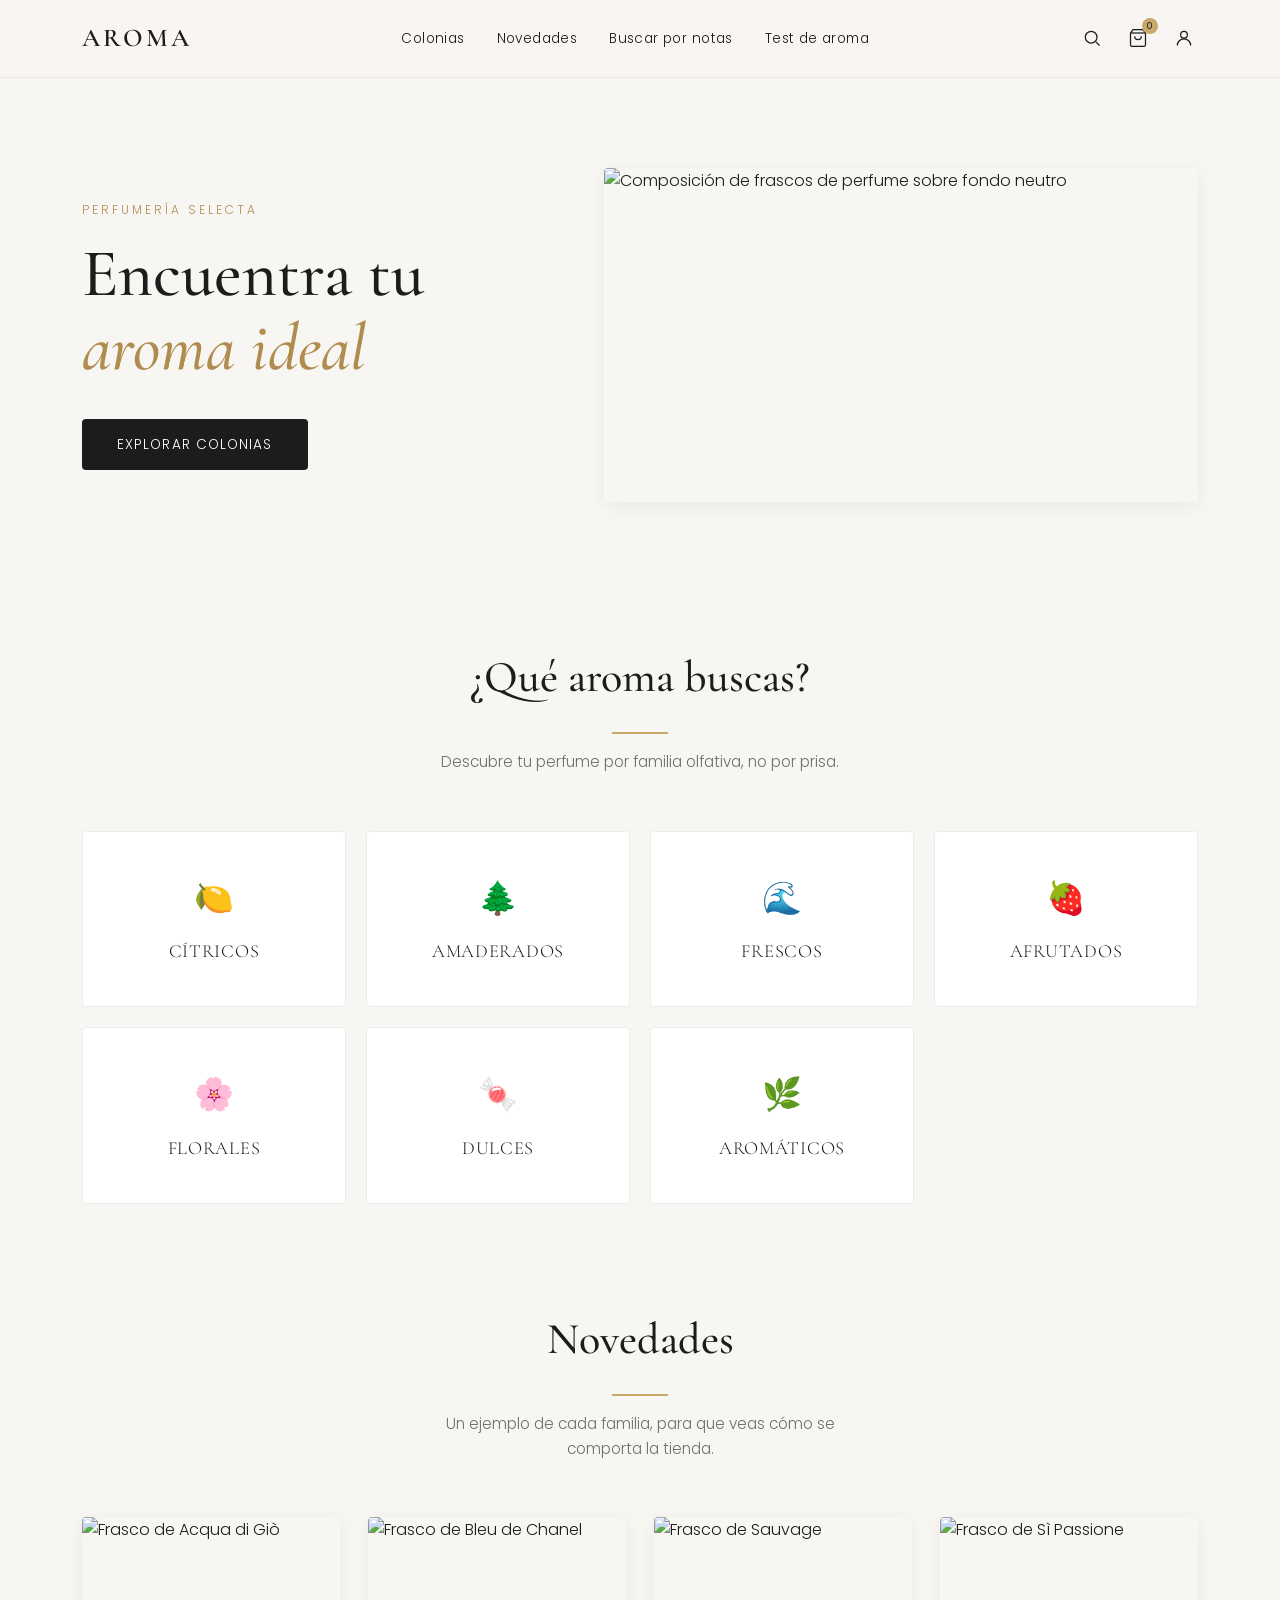
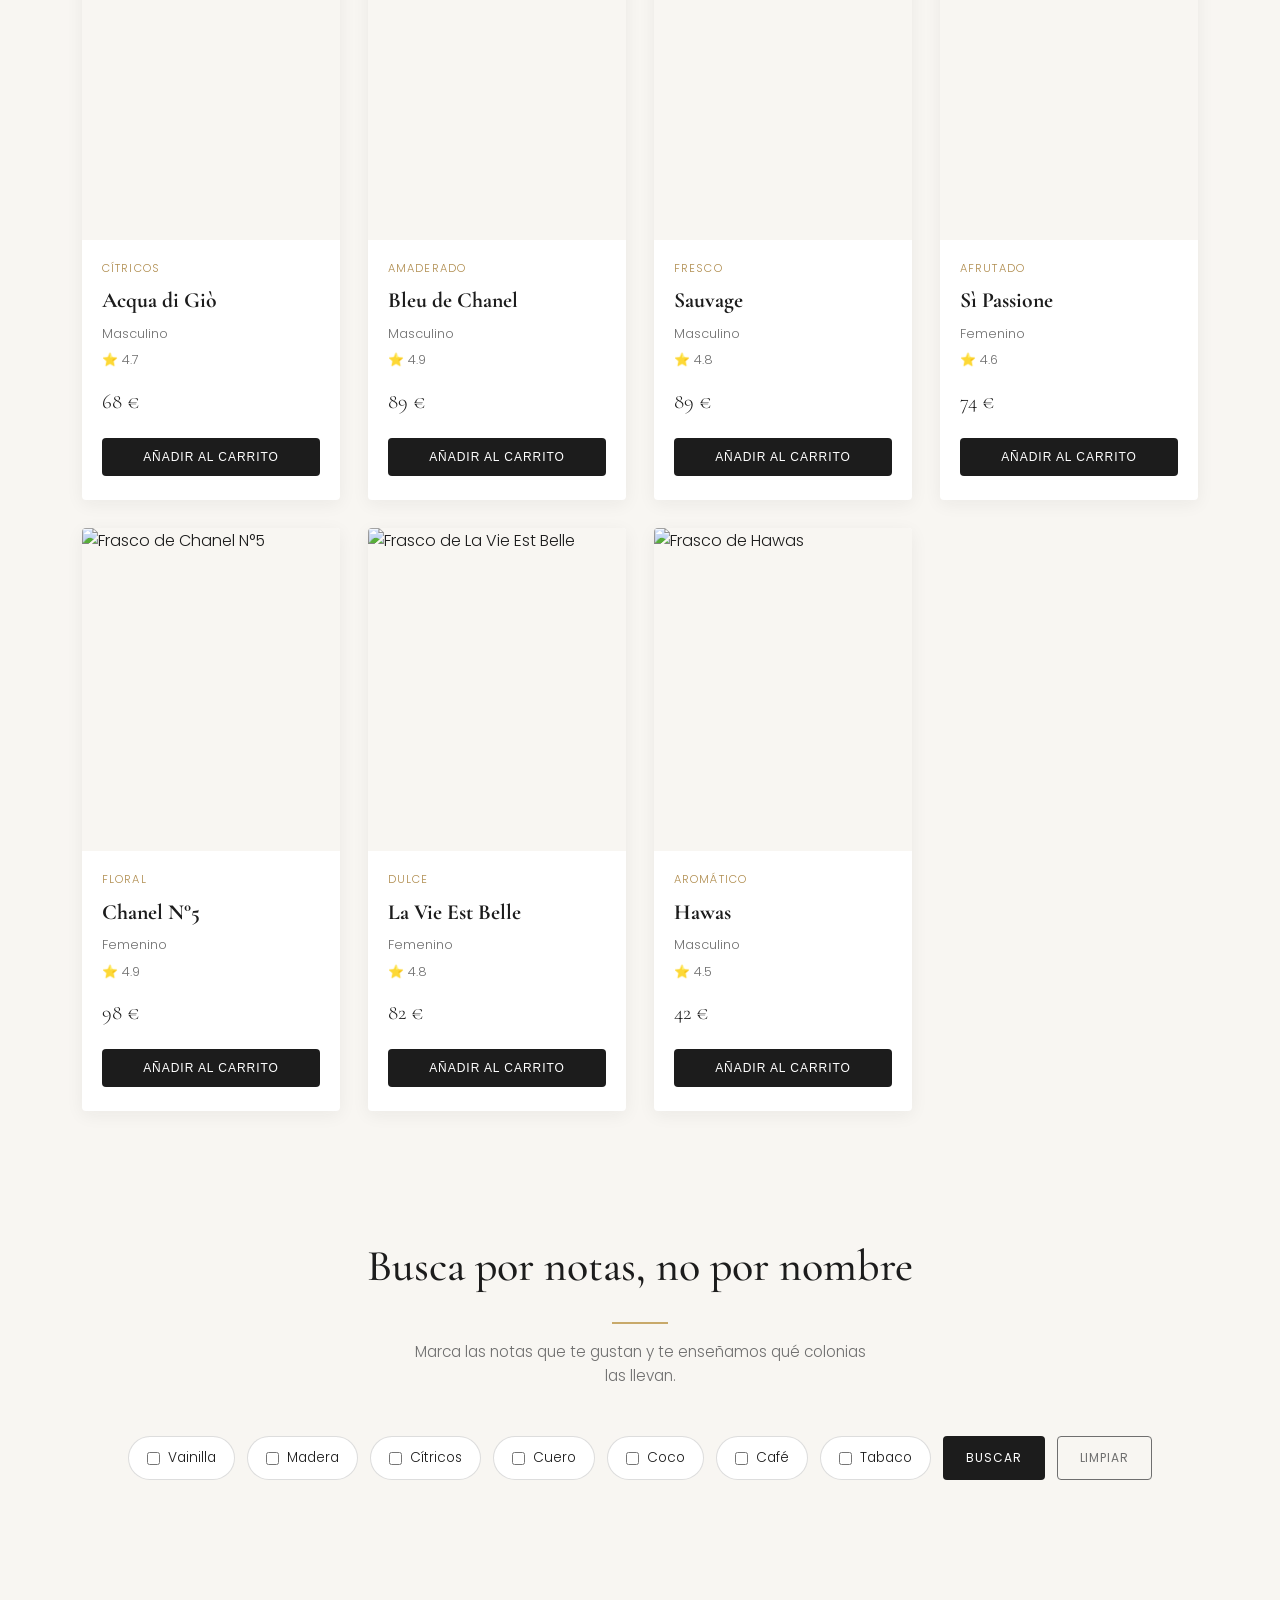
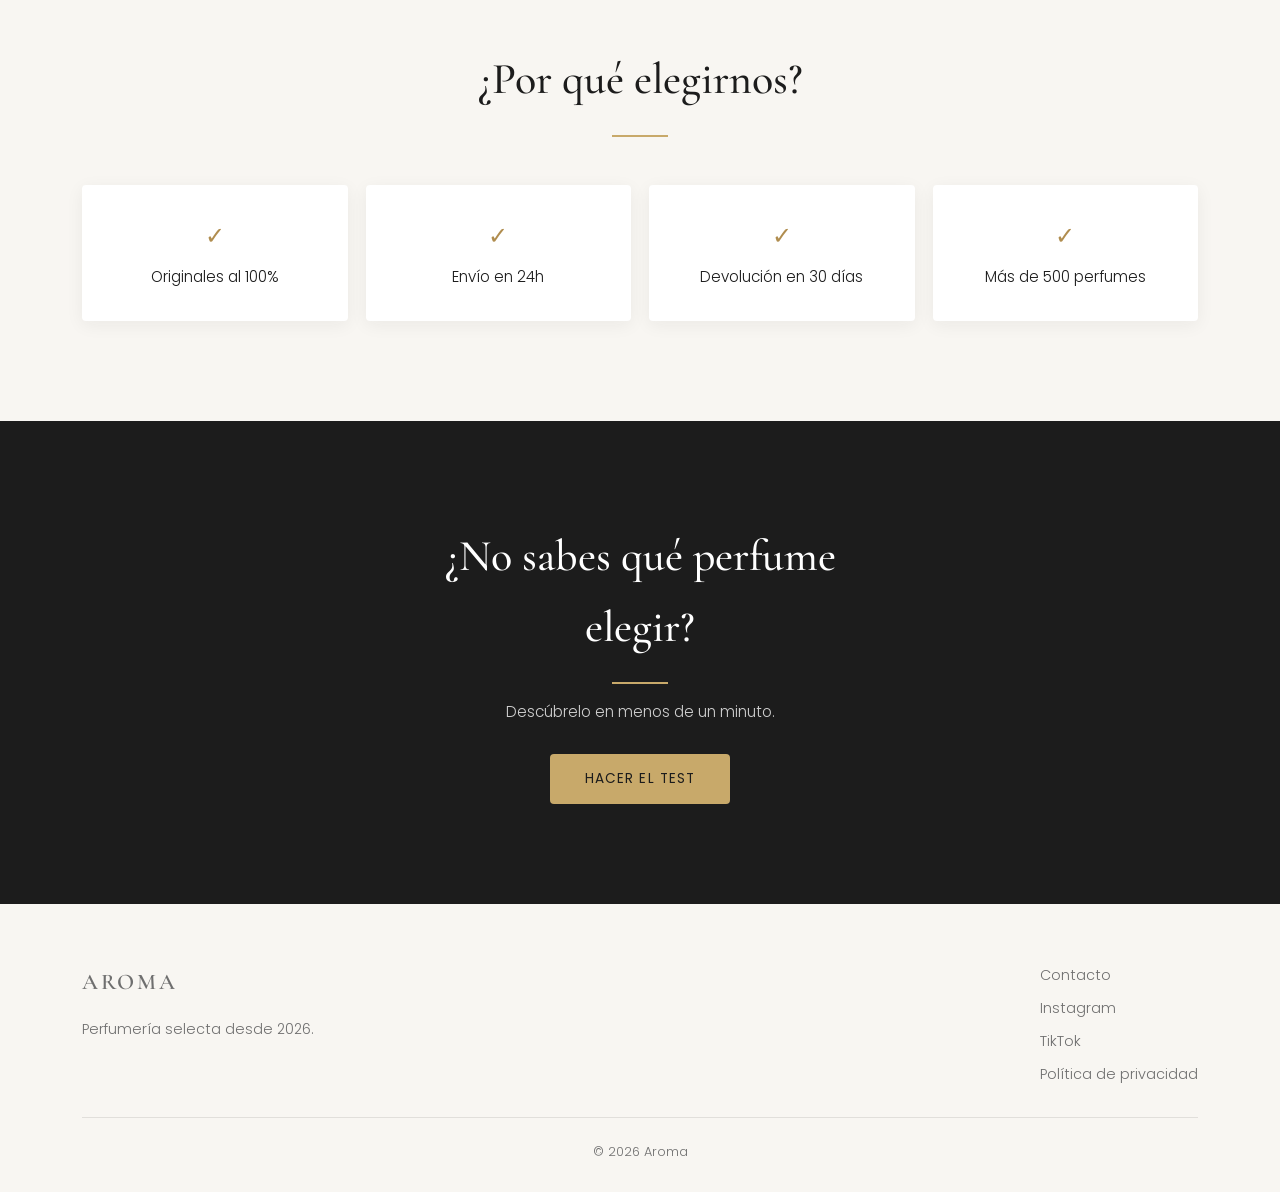
==== index.html @ 4e1e6629 "Add files via upload" ====
<!DOCTYPE html>
<html lang="es">
<head>
<meta charset="UTF-8">
<meta name="viewport" content="width=device-width, initial-scale=1.0">
<title>Aroma — Encuentra tu aroma ideal</title>
<link rel="preconnect" href="https://fonts.googleapis.com">
<link href="https://fonts.googleapis.com/css2?family=Cormorant+Garamond:ital,wght@0,400;0,500;0,600;1,400&family=Poppins:wght@300;400;500;600&display=swap" rel="stylesheet">
<link rel="stylesheet" href="style.css">
</head>
<body>

<!-- ======================= HEADER ======================= -->
<header class="header">
  <div class="header__inner">
    <a href="#" class="logo">AROMA</a>

    <nav class="nav">
      <a href="#familias">Colonias</a>
      <a href="#novedades">Novedades</a>
      <a href="#notas">Buscar por notas</a>
      <a href="#quiz">Test de aroma</a>
    </nav>

    <div class="header__icons">
      <button class="icon-btn" aria-label="Buscar">
        <svg width="20" height="20" viewBox="0 0 24 24" fill="none" stroke="currentColor" stroke-width="1.5"><circle cx="11" cy="11" r="7"/><line x1="21" y1="21" x2="16.65" y2="16.65"/></svg>
      </button>
      <button class="icon-btn" aria-label="Carrito">
        <svg width="20" height="20" viewBox="0 0 24 24" fill="none" stroke="currentColor" stroke-width="1.5"><path d="M6 2 3 6v14a2 2 0 0 0 2 2h14a2 2 0 0 0 2-2V6l-3-4Z"/><path d="M3 6h18"/><path d="M16 10a4 4 0 0 1-8 0"/></svg>
        <span class="cart-count">0</span>
      </button>
      <button class="icon-btn" aria-label="Mi cuenta">
        <svg width="20" height="20" viewBox="0 0 24 24" fill="none" stroke="currentColor" stroke-width="1.5"><circle cx="12" cy="8" r="4"/><path d="M4 21c0-4.4 3.6-8 8-8s8 3.6 8 8"/></svg>
      </button>
    </div>
  </div>
</header>

<!-- ======================= HERO ======================= -->
<section class="hero">
  <div class="hero__text">
    <p class="eyebrow">Perfumería selecta</p>
    <h1>Encuentra tu<br><em>aroma ideal</em></h1>
    <a href="#familias" class="btn btn--primary">Explorar colonias</a>
  </div>
  <div class="hero__image">
    <img src="img/hero/hero-perfumes.jpg" alt="Composición de frascos de perfume sobre fondo neutro">
  </div>
</section>

<!-- ======================= FAMILIAS OLFATIVAS ======================= -->
<section class="familias" id="familias">
  <h2 class="section-title">¿Qué aroma buscas?</h2>
  <p class="section-sub">Descubre tu perfume por familia olfativa, no por prisa.</p>

  <div class="familias__grid">
    <a href="#novedades" class="familia-card" data-familia="citricos">
      <span class="familia-card__icon">🍋</span>
      <span class="familia-card__nombre">Cítricos</span>
    </a>
    <a href="#novedades" class="familia-card" data-familia="amaderados">
      <span class="familia-card__icon">🌲</span>
      <span class="familia-card__nombre">Amaderados</span>
    </a>
    <a href="#novedades" class="familia-card" data-familia="frescos">
      <span class="familia-card__icon">🌊</span>
      <span class="familia-card__nombre">Frescos</span>
    </a>
    <a href="#novedades" class="familia-card" data-familia="afrutados">
      <span class="familia-card__icon">🍓</span>
      <span class="familia-card__nombre">Afrutados</span>
    </a>
    <a href="#novedades" class="familia-card" data-familia="florales">
      <span class="familia-card__icon">🌸</span>
      <span class="familia-card__nombre">Florales</span>
    </a>
    <a href="#novedades" class="familia-card" data-familia="dulces">
      <span class="familia-card__icon">🍬</span>
      <span class="familia-card__nombre">Dulces</span>
    </a>
    <a href="#novedades" class="familia-card" data-familia="aromaticos">
      <span class="familia-card__icon">🌿</span>
      <span class="familia-card__nombre">Aromáticos</span>
    </a>
  </div>
</section>

<!-- ======================= NOVEDADES / PRODUCTOS ======================= -->
<section class="novedades" id="novedades">
  <h2 class="section-title">Novedades</h2>
  <p class="section-sub">Un ejemplo de cada familia, para que veas cómo se comporta la tienda.</p>

  <div class="productos__grid" id="productos-grid">
    <!-- Las tarjetas de producto se generan en funcion.js a partir del array PRODUCTOS -->
  </div>
</section>

<!-- ======================= BUSCADOR POR NOTAS ======================= -->
<section class="notas" id="notas">
  <h2 class="section-title">Busca por notas, no por nombre</h2>
  <p class="section-sub">Marca las notas que te gustan y te enseñamos qué colonias las llevan.</p>

  <form class="notas__form" id="notas-form">
    <label class="nota-chip"><input type="checkbox" name="nota" value="vainilla"> Vainilla</label>
    <label class="nota-chip"><input type="checkbox" name="nota" value="madera"> Madera</label>
    <label class="nota-chip"><input type="checkbox" name="nota" value="citricos"> Cítricos</label>
    <label class="nota-chip"><input type="checkbox" name="nota" value="cuero"> Cuero</label>
    <label class="nota-chip"><input type="checkbox" name="nota" value="coco"> Coco</label>
    <label class="nota-chip"><input type="checkbox" name="nota" value="cafe"> Café</label>
    <label class="nota-chip"><input type="checkbox" name="nota" value="tabaco"> Tabaco</label>

    <button type="submit" class="btn btn--primary btn--small">Buscar</button>
    <button type="button" class="btn btn--ghost btn--small" id="notas-reset">Limpiar</button>
  </form>

  <div class="notas__resultado" id="notas-resultado" aria-live="polite"></div>
</section>

<!-- ======================= POR QUÉ ELEGIRNOS ======================= -->
<section class="ventajas">
  <h2 class="section-title">¿Por qué elegirnos?</h2>
  <div class="ventajas__grid">
    <div class="ventaja"><span>✓</span> Originales al 100%</div>
    <div class="ventaja"><span>✓</span> Envío en 24h</div>
    <div class="ventaja"><span>✓</span> Devolución en 30 días</div>
    <div class="ventaja"><span>✓</span> Más de 500 perfumes</div>
  </div>
</section>

<!-- ======================= QUIZ ======================= -->
<section class="quiz" id="quiz">
  <div class="quiz__intro" id="quiz-intro">
    <h2 class="section-title section-title--light">¿No sabes qué perfume elegir?</h2>
    <p class="section-sub section-sub--light">Descúbrelo en menos de un minuto.</p>
    <button class="btn btn--dorado" id="quiz-start">Hacer el test</button>
  </div>

  <div class="quiz__box" id="quiz-box" hidden>
    <div class="quiz__progress"><div class="quiz__progress-bar" id="quiz-progress-bar"></div></div>
    <div id="quiz-pregunta"></div>
  </div>

  <div class="quiz__resultado" id="quiz-resultado" hidden></div>
</section>

<!-- ======================= FOOTER ======================= -->
<footer class="footer">
  <div class="footer__inner">
    <div class="footer__col">
      <p class="logo logo--footer">AROMA</p>
      <p>Perfumería selecta desde 2026.</p>
    </div>
    <div class="footer__col">
      <a href="#">Contacto</a>
      <a href="#">Instagram</a>
      <a href="#">TikTok</a>
      <a href="#">Política de privacidad</a>
    </div>
  </div>
  <p class="footer__copy">© 2026 Aroma</p>
</footer>

<script src="funcion.js"></script>
</body>
</html>
---- style.css ----
/* =====================================================
   TOKENS — Paleta "Opción 1" del brief (cálida / elegante)
   ===================================================== */
:root {
  --color-fondo: #F8F6F2;
  --color-texto: #1C1C1C;
  --color-dorado: #C8A96A;
  --color-dorado-oscuro: #B08D4F;
  --color-gris: #6F6F6F;
  --color-blanco: #FFFFFF;

  --sombra-suave: 0 4px 18px rgba(28, 28, 28, 0.06);
  --sombra-fuerte: 0 18px 40px rgba(28, 28, 28, 0.16);

  --fuente-display: "Cormorant Garamond", serif;
  --fuente-texto: "Poppins", sans-serif;

  --radio: 4px;
  --contenedor: 1180px;
}

* { box-sizing: border-box; margin: 0; padding: 0; }

html { scroll-behavior: smooth; }

body {
  background: var(--color-fondo);
  color: var(--color-texto);
  font-family: var(--fuente-texto);
  font-weight: 300;
  line-height: 1.6;
}

img { display: block; max-width: 100%; }

a { color: inherit; text-decoration: none; }

/* Título de sección: firma visual de la marca -> una fina línea dorada
   centrada bajo cada título, en vez de iconos o numeración */
.section-title {
  font-family: var(--fuente-display);
  font-weight: 500;
  font-size: clamp(2rem, 4vw, 2.75rem);
  text-align: center;
  position: relative;
  padding-bottom: 22px;
}
.section-title::after {
  content: "";
  position: absolute;
  bottom: 0;
  left: 50%;
  transform: translateX(-50%);
  width: 56px;
  height: 2px;
  background: var(--color-dorado);
}
.section-title--light { color: var(--color-blanco); }
.section-title--light::after { background: var(--color-dorado); }

.section-sub {
  text-align: center;
  color: var(--color-gris);
  max-width: 460px;
  margin: 16px auto 0;
  font-size: 0.95rem;
}
.section-sub--light { color: #cfcfcf; }

/* Botones */
.btn {
  display: inline-block;
  padding: 14px 34px;
  font-family: var(--fuente-texto);
  font-size: 0.85rem;
  letter-spacing: 0.08em;
  text-transform: uppercase;
  border-radius: var(--radio);
  border: 1px solid transparent;
  cursor: pointer;
  transition: transform 0.25s ease, box-shadow 0.25s ease, background 0.25s ease, color 0.25s ease;
}
.btn--primary {
  background: var(--color-texto);
  color: var(--color-blanco);
}
.btn--primary:hover {
  background: var(--color-dorado-oscuro);
  transform: translateY(-2px);
  box-shadow: var(--sombra-suave);
}
.btn--dorado {
  background: var(--color-dorado);
  color: var(--color-texto);
}
.btn--dorado:hover {
  background: var(--color-dorado-oscuro);
  color: var(--color-blanco);
  transform: translateY(-2px);
}
.btn--ghost {
  background: transparent;
  border-color: var(--color-gris);
  color: var(--color-gris);
}
.btn--ghost:hover { border-color: var(--color-texto); color: var(--color-texto); }
.btn--small { padding: 10px 22px; font-size: 0.75rem; }

/* =====================================================
   HEADER
   ===================================================== */
.header {
  position: sticky;
  top: 0;
  z-index: 50;
  background: rgba(248, 246, 242, 0.9);
  backdrop-filter: blur(8px);
  border-bottom: 1px solid rgba(28,28,28,0.06);
}
.header__inner {
  max-width: var(--contenedor);
  margin: 0 auto;
  padding: 18px 32px;
  display: flex;
  align-items: center;
  justify-content: space-between;
  gap: 24px;
}
.logo {
  font-family: var(--fuente-display);
  font-size: 1.6rem;
  font-weight: 600;
  letter-spacing: 0.12em;
}
.nav {
  display: flex;
  gap: 32px;
  font-size: 0.85rem;
  letter-spacing: 0.03em;
}
.nav a { position: relative; }
.nav a::after {
  content: "";
  position: absolute;
  left: 0; bottom: -6px;
  width: 0; height: 1px;
  background: var(--color-dorado);
  transition: width 0.25s ease;
}
.nav a:hover::after { width: 100%; }

.header__icons { display: flex; gap: 18px; align-items: center; }
.icon-btn {
  background: none;
  border: none;
  cursor: pointer;
  color: var(--color-texto);
  position: relative;
  display: flex;
  padding: 4px;
}
.icon-btn:hover { color: var(--color-dorado-oscuro); }
.cart-count {
  position: absolute;
  top: -6px; right: -6px;
  background: var(--color-dorado);
  color: var(--color-texto);
  font-size: 0.6rem;
  font-family: var(--fuente-texto);
  width: 16px; height: 16px;
  border-radius: 50%;
  display: flex; align-items: center; justify-content: center;
}

/* =====================================================
   HERO
   ===================================================== */
.hero {
  max-width: var(--contenedor);
  margin: 0 auto;
  padding: 64px 32px 40px;
  display: grid;
  grid-template-columns: 1fr;
  gap: 36px;
  text-align: center;
}
.hero__text .eyebrow {
  text-transform: uppercase;
  letter-spacing: 0.25em;
  font-size: 0.75rem;
  color: var(--color-dorado-oscuro);
  margin-bottom: 18px;
}
.hero__text h1 {
  font-family: var(--fuente-display);
  font-weight: 500;
  font-size: clamp(2.6rem, 6vw, 4.2rem);
  line-height: 1.1;
  margin-bottom: 34px;
}
.hero__text h1 em { font-style: italic; color: var(--color-dorado-oscuro); }

.hero__image {
  border-radius: var(--radio);
  overflow: hidden;
  aspect-ratio: 16 / 9;
  box-shadow: var(--sombra-suave);
}
.hero__image img { width: 100%; height: 100%; object-fit: cover; }

@media (min-width: 900px) {
  .hero { text-align: left; grid-template-columns: 0.9fr 1.1fr; align-items: center; padding-top: 90px; }
  .hero__text .eyebrow, .hero__text h1 { text-align: left; }
}

/* =====================================================
   FAMILIAS OLFATIVAS
   ===================================================== */
.familias { max-width: var(--contenedor); margin: 0 auto; padding: 100px 32px 80px; }

.familias__grid {
  margin-top: 56px;
  display: grid;
  grid-template-columns: repeat(2, 1fr);
  gap: 20px;
}
@media (min-width: 640px) { .familias__grid { grid-template-columns: repeat(3, 1fr); } }
@media (min-width: 980px) { .familias__grid { grid-template-columns: repeat(4, 1fr); } }

.familia-card {
  background: var(--color-blanco);
  border: 1px solid rgba(28,28,28,0.08);
  border-radius: var(--radio);
  padding: 40px 16px;
  display: flex;
  flex-direction: column;
  align-items: center;
  gap: 14px;
  transition: transform 0.28s ease, box-shadow 0.28s ease, border-color 0.28s ease;
}
.familia-card__icon { font-size: 2rem; }
.familia-card__nombre {
  font-family: var(--fuente-display);
  font-size: 1.15rem;
  letter-spacing: 0.04em;
  text-transform: uppercase;
}
.familia-card:hover {
  transform: translateY(-6px) scale(1.03);
  box-shadow: var(--sombra-fuerte);
  border-color: var(--color-dorado);
}

/* =====================================================
   PRODUCTOS (novedades)
   ===================================================== */
.novedades { max-width: var(--contenedor); margin: 0 auto; padding: 20px 32px 100px; }

.productos__grid {
  margin-top: 56px;
  display: grid;
  grid-template-columns: 1fr;
  gap: 28px;
}
@media (min-width: 640px) { .productos__grid { grid-template-columns: repeat(2, 1fr); } }
@media (min-width: 980px) { .productos__grid { grid-template-columns: repeat(4, 1fr); } }

.producto-card {
  background: var(--color-blanco);
  border-radius: var(--radio);
  overflow: hidden;
  box-shadow: var(--sombra-suave);
  transition: transform 0.3s ease, box-shadow 0.3s ease;
  display: flex;
  flex-direction: column;
}
.producto-card:hover {
  transform: translateY(-8px);
  box-shadow: var(--sombra-fuerte);
}
.producto-card__img {
  aspect-ratio: 4 / 5;
  overflow: hidden;
  background: var(--color-fondo);
}
.producto-card__img img {
  width: 100%; height: 100%; object-fit: cover;
  transition: transform 0.5s ease;
}
.producto-card:hover .producto-card__img img { transform: scale(1.08); }

.producto-card__body { padding: 20px 20px 24px; display: flex; flex-direction: column; gap: 6px; flex: 1; }
.producto-card__familia { font-size: 0.7rem; text-transform: uppercase; letter-spacing: 0.1em; color: var(--color-dorado-oscuro); }
.producto-card__nombre { font-family: var(--fuente-display); font-size: 1.35rem; }
.producto-card__genero, .producto-card__rating { font-size: 0.8rem; color: var(--color-gris); }
.producto-card__precio { font-family: var(--fuente-display); font-size: 1.3rem; margin-top: 8px; }

.producto-card__cta {
  margin-top: 14px;
  width: 100%;
  padding: 12px;
  background: var(--color-texto);
  color: var(--color-blanco);
  border: none;
  border-radius: var(--radio);
  text-transform: uppercase;
  font-size: 0.75rem;
  letter-spacing: 0.08em;
  cursor: pointer;
  transition: background 0.25s ease;
}
.producto-card__cta:hover { background: var(--color-dorado-oscuro); }

/* =====================================================
   BUSCADOR POR NOTAS
   ===================================================== */
.notas { max-width: var(--contenedor); margin: 0 auto; padding: 20px 32px 100px; }

.notas__form {
  margin-top: 48px;
  display: flex;
  flex-wrap: wrap;
  justify-content: center;
  gap: 12px;
}
.nota-chip {
  display: flex;
  align-items: center;
  gap: 8px;
  padding: 10px 18px;
  border: 1px solid rgba(28,28,28,0.15);
  border-radius: 999px;
  background: var(--color-blanco);
  font-size: 0.85rem;
  cursor: pointer;
  transition: border-color 0.2s ease, background 0.2s ease;
}
.nota-chip:has(input:checked) {
  border-color: var(--color-dorado);
  background: #FBF3E3;
}
.nota-chip input { accent-color: var(--color-dorado-oscuro); }

.notas__resultado {
  margin-top: 44px;
  display: grid;
  grid-template-columns: 1fr;
  gap: 20px;
}
.notas__resultado:not(:empty) { }
@media (min-width: 640px) { .notas__resultado { grid-template-columns: repeat(2, 1fr); } }
@media (min-width: 980px) { .notas__resultado { grid-template-columns: repeat(4, 1fr); } }

.notas__vacio {
  grid-column: 1 / -1;
  text-align: center;
  color: var(--color-gris);
  font-size: 0.9rem;
  padding: 20px;
}

/* =====================================================
   VENTAJAS
   ===================================================== */
.ventajas { max-width: var(--contenedor); margin: 0 auto; padding: 20px 32px 100px; }
.ventajas__grid {
  margin-top: 48px;
  display: grid;
  grid-template-columns: 1fr;
  gap: 18px;
  text-align: center;
}
@media (min-width: 640px) { .ventajas__grid { grid-template-columns: repeat(2, 1fr); } }
@media (min-width: 980px) { .ventajas__grid { grid-template-columns: repeat(4, 1fr); } }

.ventaja {
  background: var(--color-blanco);
  border-radius: var(--radio);
  padding: 32px 18px;
  font-size: 0.95rem;
  box-shadow: var(--sombra-suave);
}
.ventaja span { display: block; color: var(--color-dorado-oscuro); font-size: 1.5rem; margin-bottom: 10px; }

/* =====================================================
   QUIZ
   ===================================================== */
.quiz {
  background: var(--color-texto);
  color: var(--color-blanco);
  padding: 100px 32px;
  text-align: center;
}
.quiz__intro { max-width: 480px; margin: 0 auto; }
.quiz__intro .btn { margin-top: 30px; }

.quiz__box {
  max-width: 560px;
  margin: 0 auto;
  background: #262626;
  border-radius: var(--radio);
  padding: 40px 32px;
  text-align: left;
}
.quiz__progress { height: 3px; background: #3a3a3a; border-radius: 999px; margin-bottom: 32px; overflow: hidden; }
.quiz__progress-bar { height: 100%; width: 0%; background: var(--color-dorado); transition: width 0.3s ease; }

.quiz__pregunta-titulo { font-family: var(--fuente-display); font-size: 1.6rem; margin-bottom: 24px; }
.quiz__opciones { display: flex; flex-direction: column; gap: 12px; }
.quiz__opcion {
  padding: 14px 18px;
  border: 1px solid #3a3a3a;
  border-radius: var(--radio);
  cursor: pointer;
  transition: border-color 0.2s ease, background 0.2s ease;
  font-size: 0.95rem;
}
.quiz__opcion:hover { border-color: var(--color-dorado); background: #2f2f2f; }

.quiz__resultado {
  max-width: 900px;
  margin: 48px auto 0;
}
.quiz__resultado h3 {
  font-family: var(--fuente-display);
  font-size: 1.8rem;
  margin-bottom: 30px;
}
.quiz__resultado-grid {
  display: grid;
  grid-template-columns: 1fr;
  gap: 20px;
}
@media (min-width: 640px) { .quiz__resultado-grid { grid-template-columns: repeat(3, 1fr); } }

.quiz__resultado .producto-card { color: var(--color-texto); }
.quiz__reiniciar { margin-top: 32px; }

/* =====================================================
   FOOTER
   ===================================================== */
.footer { max-width: var(--contenedor); margin: 0 auto; padding: 60px 32px 30px; }
.footer__inner {
  display: flex;
  flex-direction: column;
  gap: 30px;
  padding-bottom: 30px;
  border-bottom: 1px solid rgba(28,28,28,0.1);
}
@media (min-width: 640px) { .footer__inner { flex-direction: row; justify-content: space-between; } }
.logo--footer { font-size: 1.4rem; margin-bottom: 8px; }
.footer__col { display: flex; flex-direction: column; gap: 10px; font-size: 0.9rem; color: var(--color-gris); }
.footer__col a:hover { color: var(--color-dorado-oscuro); }
.footer__copy { text-align: center; color: var(--color-gris); font-size: 0.8rem; margin-top: 24px; }

/* Accesibilidad: foco visible */
a:focus-visible, button:focus-visible, input:focus-visible {
  outline: 2px solid var(--color-dorado-oscuro);
  outline-offset: 3px;
}

/* Respeta preferencia de movimiento reducido */
@media (prefers-reduced-motion: reduce) {
  * { transition: none !important; scroll-behavior: auto !important; }
}
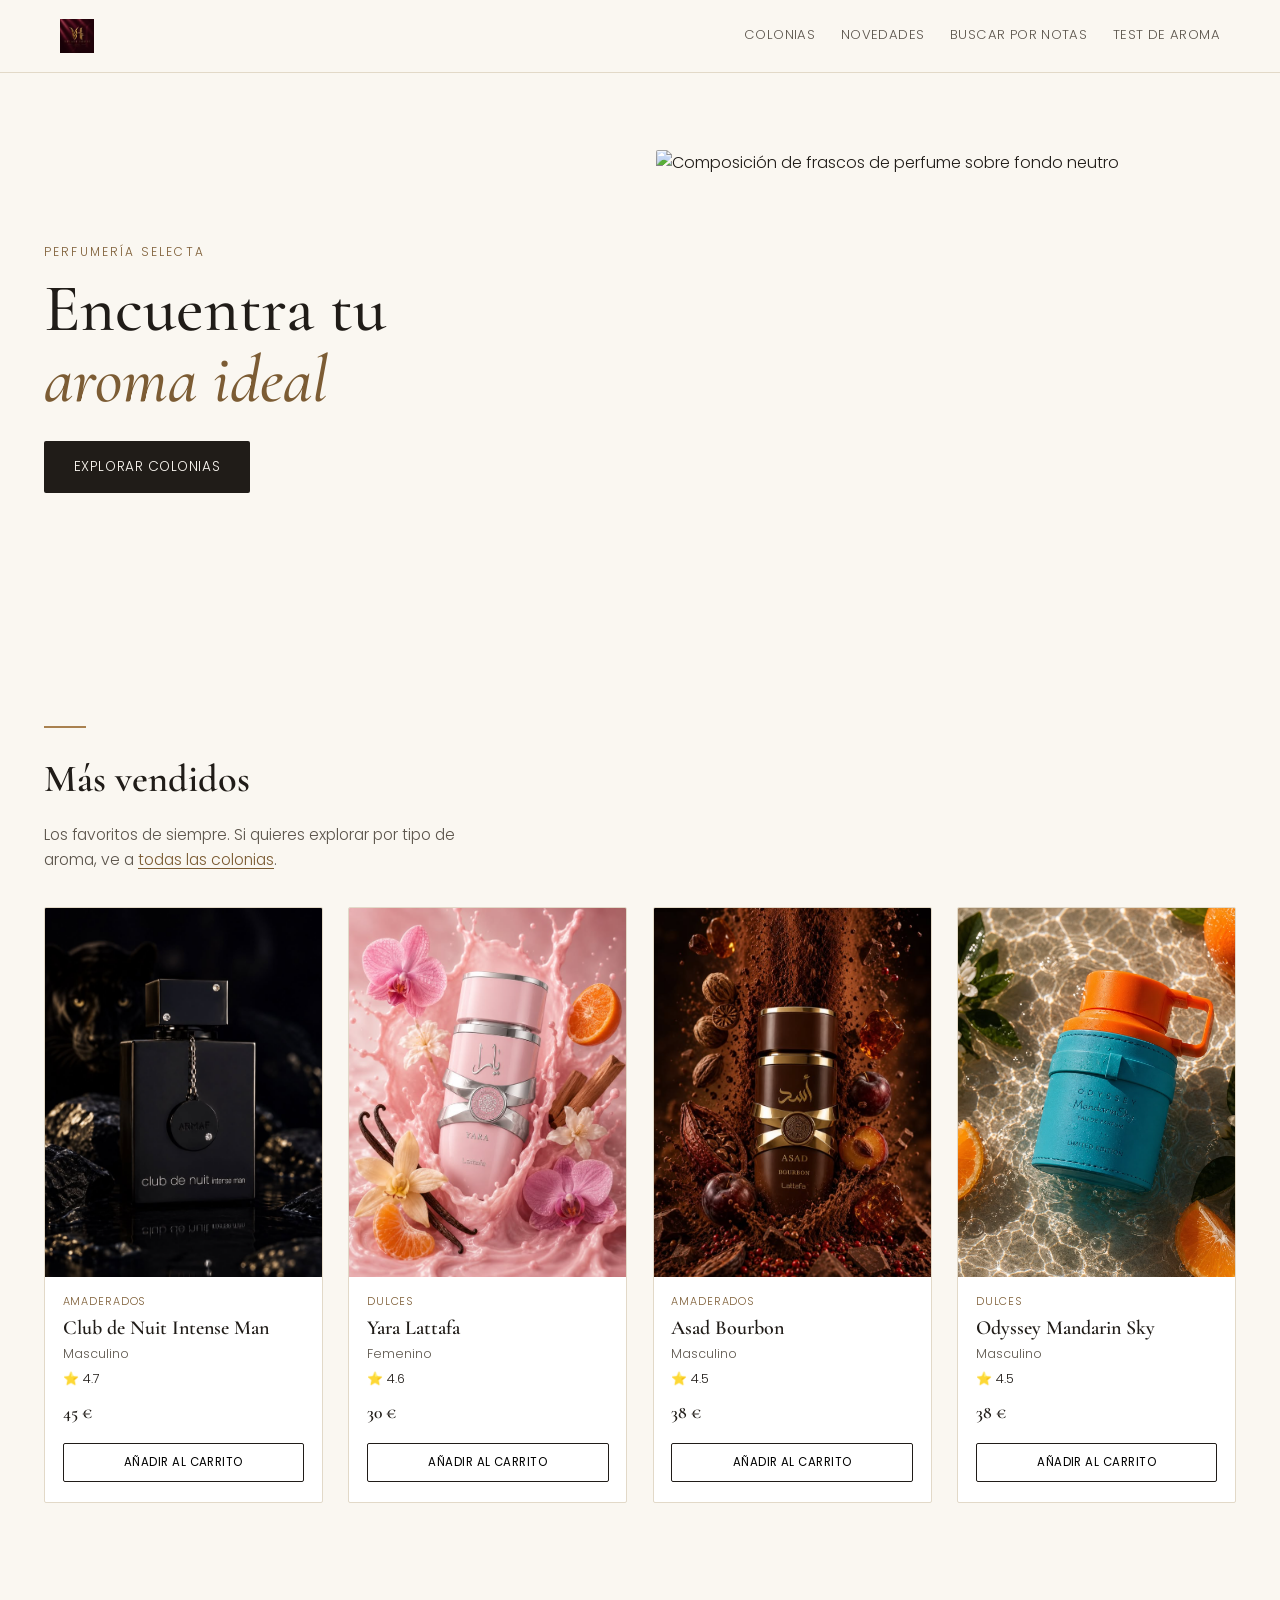
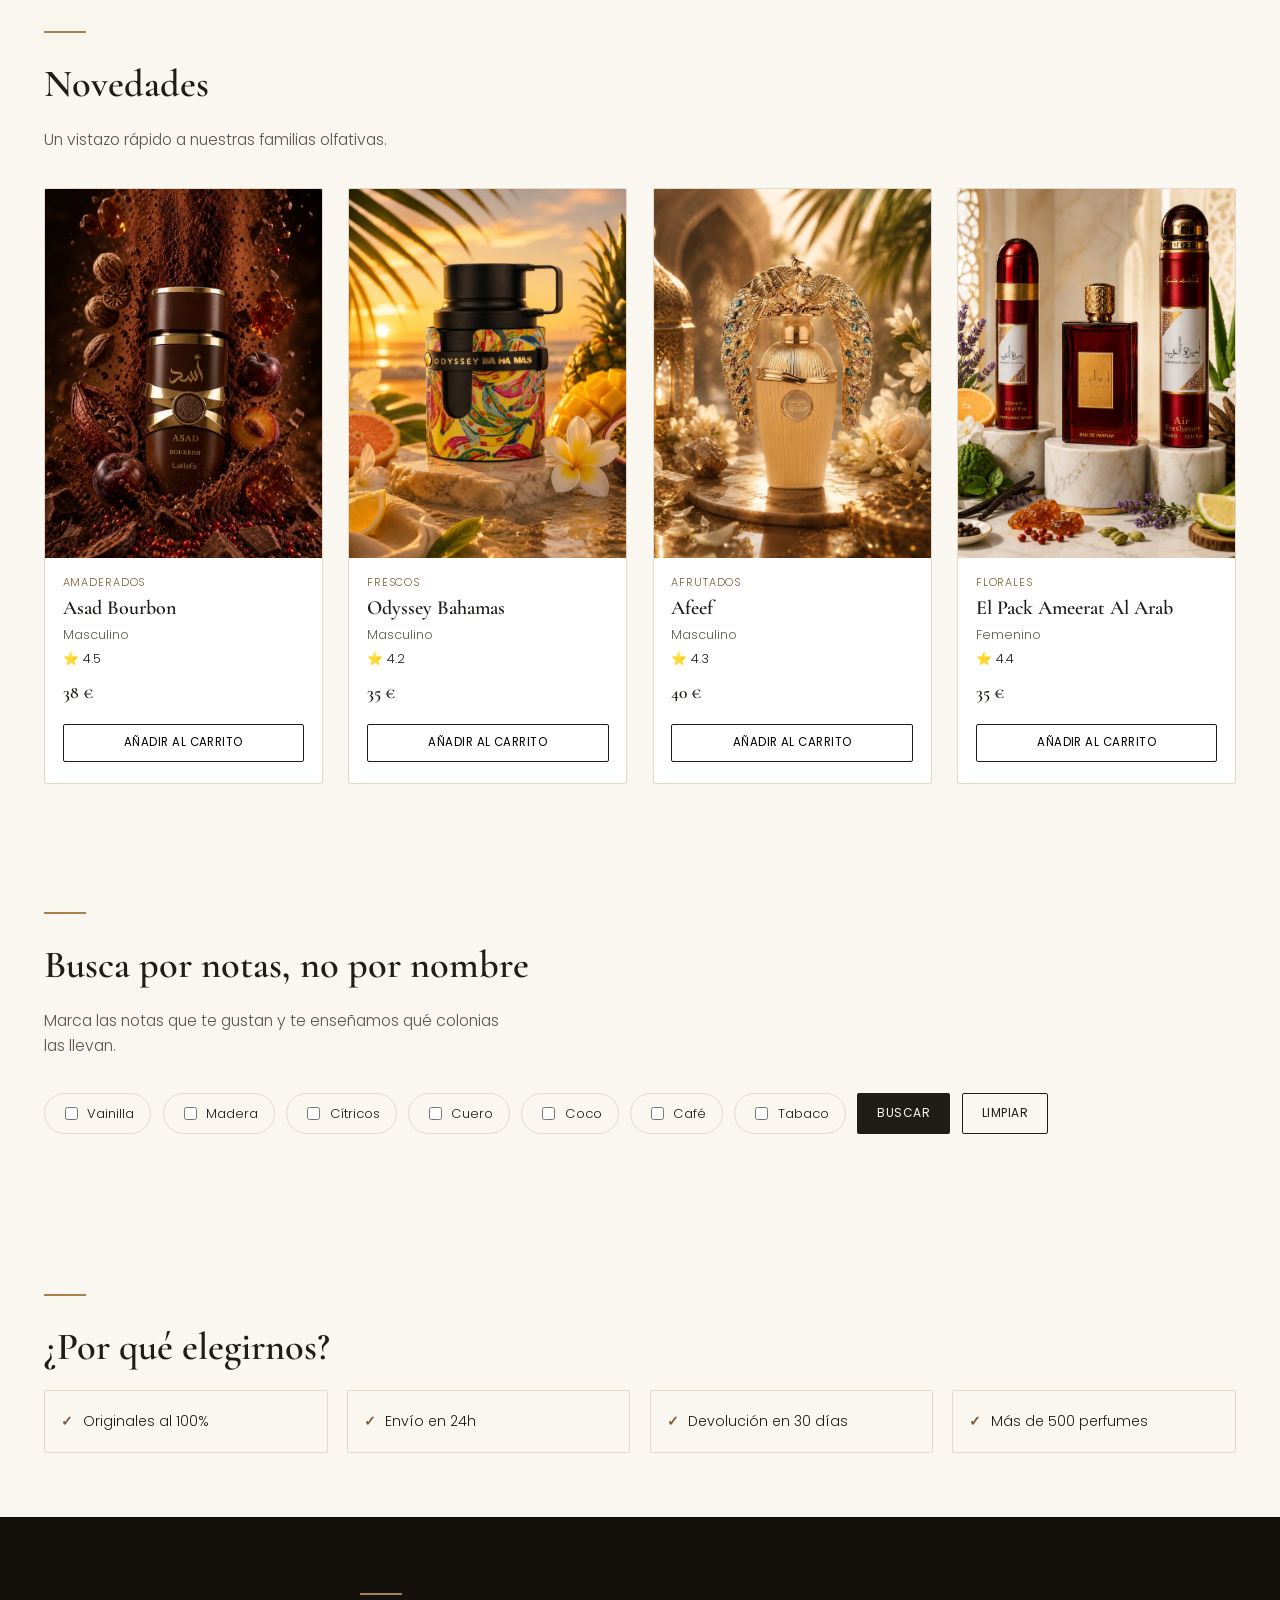
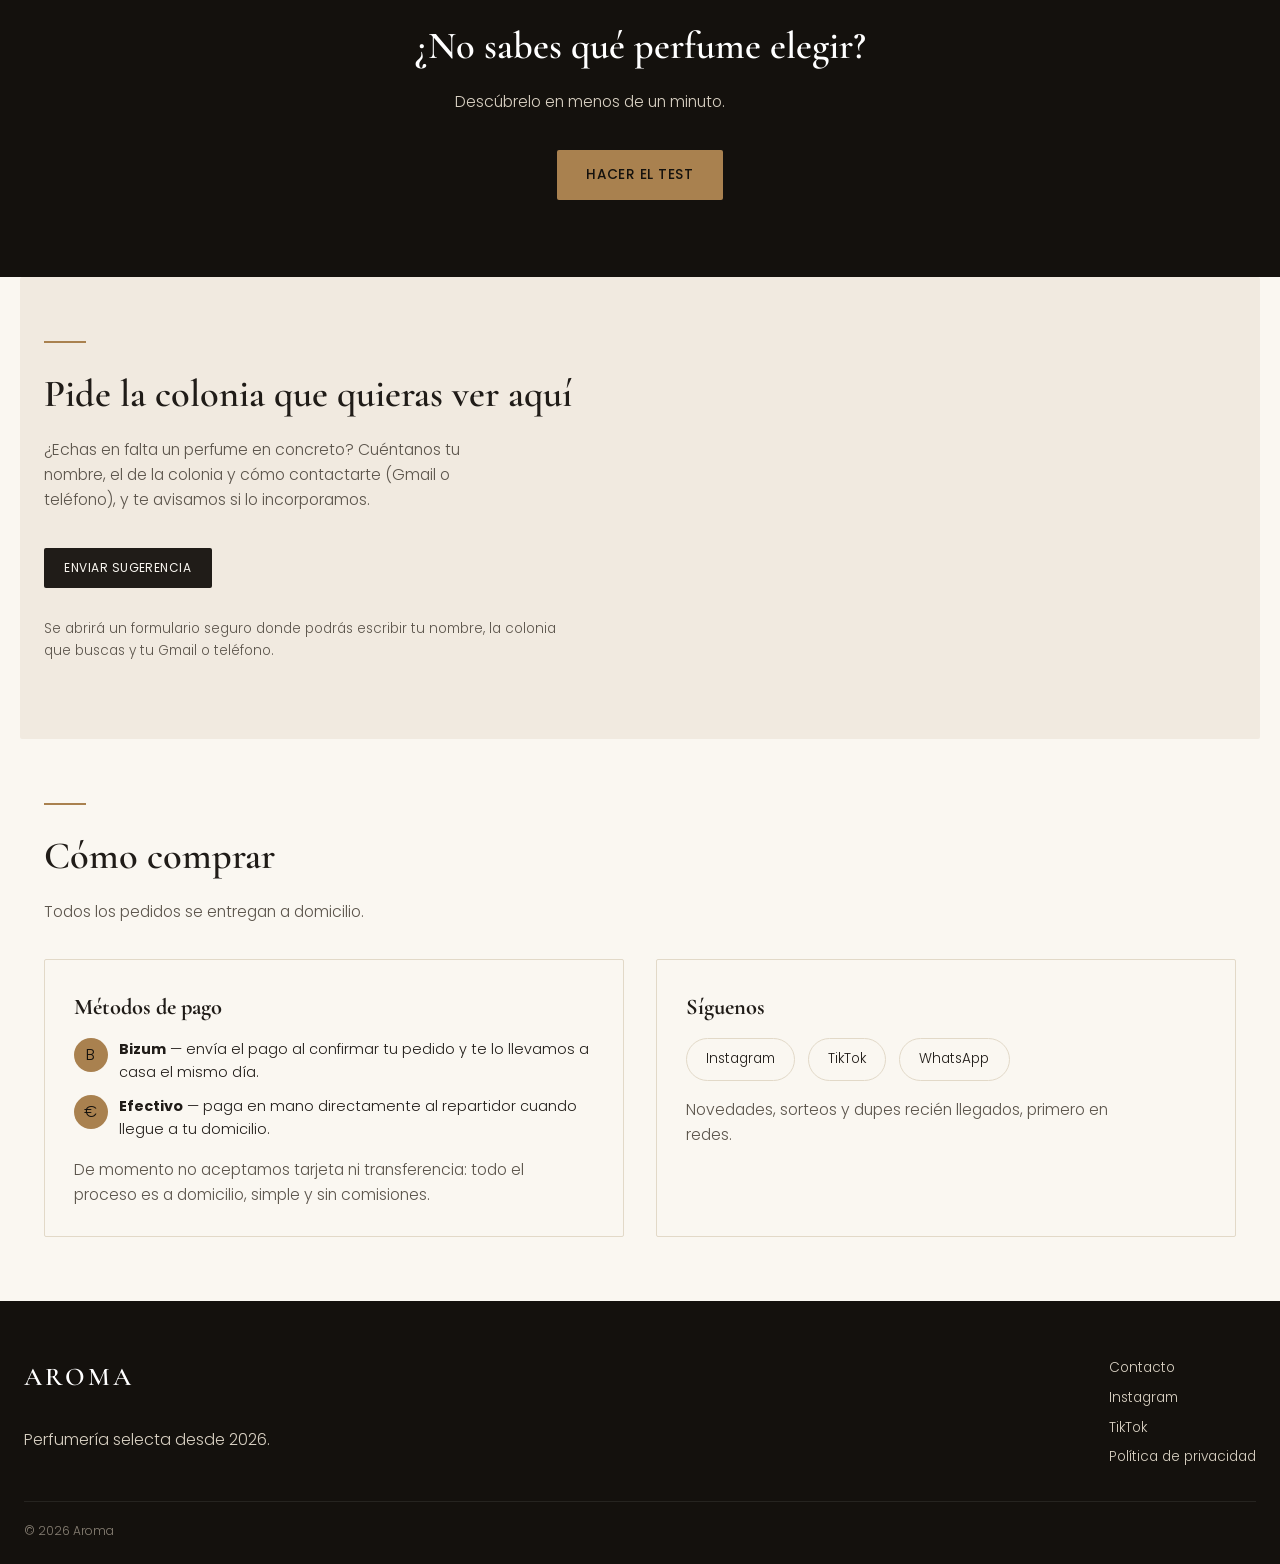
==== commit 0e48bc22: "Try 2" ====
--- a/index.html
+++ b/index.html
@@ -7,21 +7,33 @@
 <link rel="preconnect" href="https://fonts.googleapis.com">
 <link href="https://fonts.googleapis.com/css2?family=Cormorant+Garamond:ital,wght@0,400;0,500;0,600;1,400&family=Poppins:wght@300;400;500;600&display=swap" rel="stylesheet">
 <link rel="stylesheet" href="style.css">
+
+<!-- SDK de Featurebase: script público, sin claves secretas.
+     Solo carga el widget; la configuración (organización, board) va en funcion.js -->
+<script>!(function(e,t){const a="featurebase-sdk";function n(){if(!t.getElementById(a)){var e=t.createElement("script");(e.id=a),(e.src="https://do.featurebase.app/js/sdk.js"),t.getElementsByTagName("script")[0].parentNode.insertBefore(e,t.getElementsByTagName("script")[0])}}"function"!=typeof e.Featurebase&&(e.Featurebase=function(){(e.Featurebase.q=e.Featurebase.q||[]).push(arguments)}),"complete"===t.readyState||"interactive"===t.readyState?n():t.addEventListener("DOMContentLoaded",n)})(window,document);</script>
 </head>
 <body>
 
 <!-- ======================= HEADER ======================= -->
 <header class="header">
   <div class="header__inner">
-    <a href="#" class="logo">AROMA</a>
+    <a href="#" class="logo">
+      <!-- Cuando exista el archivo de logo, sustituir por: -->
+      <img src="img/logo/logo.png" alt="Aroma" class="logo__img">
+      <!-- AROMA -->
+    </a>
 
     <nav class="nav">
-      <a href="#familias">Colonias</a>
+      <a href="familias.html">Colonias</a>
       <a href="#novedades">Novedades</a>
       <a href="#notas">Buscar por notas</a>
       <a href="#quiz">Test de aroma</a>
     </nav>
 
+    <!-- Buscar / Iniciar sesión / Carrito: desactivados por ahora,
+         a la espera de implementar cuentas de usuario y pasarela de compra.
+         Descomentar este bloque cuando esas funciones estén listas. -->
+    <!--
     <div class="header__icons">
       <button class="icon-btn" aria-label="Buscar">
         <svg width="20" height="20" viewBox="0 0 24 24" fill="none" stroke="currentColor" stroke-width="1.5"><circle cx="11" cy="11" r="7"/><line x1="21" y1="21" x2="16.65" y2="16.65"/></svg>
@@ -34,6 +46,7 @@
         <svg width="20" height="20" viewBox="0 0 24 24" fill="none" stroke="currentColor" stroke-width="1.5"><circle cx="12" cy="8" r="4"/><path d="M4 21c0-4.4 3.6-8 8-8s8 3.6 8 8"/></svg>
       </button>
     </div>
+    -->
   </div>
 </header>
 
@@ -49,47 +62,20 @@
   </div>
 </section>
 
-<!-- ======================= FAMILIAS OLFATIVAS ======================= -->
-<section class="familias" id="familias">
-  <h2 class="section-title">¿Qué aroma buscas?</h2>
-  <p class="section-sub">Descubre tu perfume por familia olfativa, no por prisa.</p>
-
-  <div class="familias__grid">
-    <a href="#novedades" class="familia-card" data-familia="citricos">
-      <span class="familia-card__icon">🍋</span>
-      <span class="familia-card__nombre">Cítricos</span>
-    </a>
-    <a href="#novedades" class="familia-card" data-familia="amaderados">
-      <span class="familia-card__icon">🌲</span>
-      <span class="familia-card__nombre">Amaderados</span>
-    </a>
-    <a href="#novedades" class="familia-card" data-familia="frescos">
-      <span class="familia-card__icon">🌊</span>
-      <span class="familia-card__nombre">Frescos</span>
-    </a>
-    <a href="#novedades" class="familia-card" data-familia="afrutados">
-      <span class="familia-card__icon">🍓</span>
-      <span class="familia-card__nombre">Afrutados</span>
-    </a>
-    <a href="#novedades" class="familia-card" data-familia="florales">
-      <span class="familia-card__icon">🌸</span>
-      <span class="familia-card__nombre">Florales</span>
-    </a>
-    <a href="#novedades" class="familia-card" data-familia="dulces">
-      <span class="familia-card__icon">🍬</span>
-      <span class="familia-card__nombre">Dulces</span>
-    </a>
-    <a href="#novedades" class="familia-card" data-familia="aromaticos">
-      <span class="familia-card__icon">🌿</span>
-      <span class="familia-card__nombre">Aromáticos</span>
-    </a>
-  </div>
+<!-- ======================= MÁS VENDIDOS ======================= -->
+<section class="mas-vendidos" id="mas-vendidos">
+  <h2 class="section-title">Más vendidos</h2>
+  <p class="section-sub">Los favoritos de siempre. Si quieres explorar por tipo de aroma, ve a <a href="familias.html" class="section-sub__link">todas las colonias</a>.</p>
+
+  <div class="productos__grid" id="mas-vendidos-grid"></div>
 </section>
 
 <!-- ======================= NOVEDADES / PRODUCTOS ======================= -->
+<!-- Se muestran solo 4 perfumes (uno por familia hasta completar 4).
+     El límite se controla en funcion.js -> pintarNovedades() -->
 <section class="novedades" id="novedades">
   <h2 class="section-title">Novedades</h2>
-  <p class="section-sub">Un ejemplo de cada familia, para que veas cómo se comporta la tienda.</p>
+  <p class="section-sub">Un vistazo rápido a nuestras familias olfativas.</p>
 
   <div class="productos__grid" id="productos-grid">
     <!-- Las tarjetas de producto se generan en funcion.js a partir del array PRODUCTOS -->
@@ -144,6 +130,71 @@
   <div class="quiz__resultado" id="quiz-resultado" hidden></div>
 </section>
 
+<!-- ======================= CAJA DE IDEAS: ELECCIÓN DE USUARIOS =======================
+     Justo después del quiz, como pediste.
+
+     CÓMO FUNCIONA (léelo antes de publicar):
+     GitHub Pages solo sirve archivos estáticos: no hay servidor propio, así que
+     esta página no puede llamar directamente a la API de Featurebase (esa API
+     necesita una clave secreta que nunca debe aparecer en el código de una web
+     pública). En su lugar usamos el WIDGET oficial de Featurebase: un script
+     público, sin claves secretas, hecho justo para este caso.
+
+     Al pulsar el botón "Enviar sugerencia" se abre el formulario de Featurebase
+     en una ventana emergente. Ahí es donde el visitante escribe el nombre de la
+     colonia y sus datos de contacto (no en esta página).
+
+     LO QUE TIENES QUE HACER TÚ (una sola vez):
+       1. Crea una cuenta gratuita en https://featurebase.app
+       2. Crea un "board" (tablón) llamado, por ejemplo, "Sugerencias de colonias".
+       3. Dentro de ese board, en Settings -> Custom fields, añade dos campos
+          de texto obligatorios: "Nombre" y "Gmail o teléfono".
+       4. En Settings -> Developers -> Installation copia el nombre de tu
+          organización (el subdominio de tu panel, ej. si tu panel es
+          aroma.featurebase.app, tu organización es "aroma").
+       5. Sustituye "TU-ORGANIZACION" aquí abajo y en funcion.js por ese nombre,
+          y "sugerencias-de-colonias" por el slug real de tu board.
+     Con eso, cada sugerencia llegará directamente a tu panel de Featurebase,
+     ya no hace falta la carpeta /Eleccion_users ni nada de localStorage. -->
+<section class="eleccion" id="eleccion">
+  <h2 class="section-title">Pide la colonia que quieras ver aquí</h2>
+  <p class="section-sub">¿Echas en falta un perfume en concreto? Cuéntanos tu nombre, el de la colonia y cómo contactarte (Gmail o teléfono), y te avisamos si lo incorporamos.</p>
+
+  <div class="eleccion__caja">
+    <button type="button" class="btn btn--primary btn--small" data-featurebase-feedback>
+      Enviar sugerencia
+    </button>
+    <p class="eleccion__nota">Se abrirá un formulario seguro donde podrás escribir tu nombre, la colonia que buscas y tu Gmail o teléfono.</p>
+  </div>
+</section>
+
+<!-- ======================= MÉTODOS DE PAGO + REDES SOCIALES ======================= -->
+<section class="comercio" id="comercio">
+  <h2 class="section-title">Cómo comprar</h2>
+  <p class="section-sub">Todos los pedidos se entregan a domicilio.</p>
+
+  <div class="comercio__grid">
+    <div class="comercio__bloque">
+      <h3>Métodos de pago</h3>
+      <ul class="comercio__lista">
+        <li><span class="comercio__icono">B</span> <span><strong>Bizum</strong> — envía el pago al confirmar tu pedido y te lo llevamos a casa el mismo día.</span></li>
+        <li><span class="comercio__icono">€</span> <span><strong>Efectivo</strong> — paga en mano directamente al repartidor cuando llegue a tu domicilio.</span></li>
+      </ul>
+      <p class="section-sub" style="margin-bottom:0;">De momento no aceptamos tarjeta ni transferencia: todo el proceso es a domicilio, simple y sin comisiones.</p>
+    </div>
+
+    <div class="comercio__bloque">
+      <h3>Síguenos</h3>
+      <div class="redes__lista">
+        <a href="#" aria-label="Instagram">Instagram</a>
+        <a href="#" aria-label="TikTok">TikTok</a>
+        <a href="#" aria-label="WhatsApp">WhatsApp</a>
+      </div>
+      <p class="section-sub" style="margin-top:1rem; margin-bottom:0;">Novedades, sorteos y dupes recién llegados, primero en redes.</p>
+    </div>
+  </div>
+</section>
+
 <!-- ======================= FOOTER ======================= -->
 <footer class="footer">
   <div class="footer__inner">
@@ -163,4 +214,4 @@
 
 <script src="funcion.js"></script>
 </body>
-</html>
+</html>
--- a/style.css
+++ b/style.css
@@ -1,465 +1,602 @@
 /* =====================================================
-   TOKENS — Paleta "Opción 1" del brief (cálida / elegante)
+   AROMA — Hoja de estilos
+   Paleta: marfil cálido + tinta casi-negra + oro envejecido.
+   Tipografía: Cormorant Garamond (display) + Poppins (UI).
    ===================================================== */
-:root {
-  --color-fondo: #F8F6F2;
-  --color-texto: #1C1C1C;
-  --color-dorado: #C8A96A;
-  --color-dorado-oscuro: #B08D4F;
-  --color-gris: #6F6F6F;
-  --color-blanco: #FFFFFF;
-
-  --sombra-suave: 0 4px 18px rgba(28, 28, 28, 0.06);
-  --sombra-fuerte: 0 18px 40px rgba(28, 28, 28, 0.16);
-
-  --fuente-display: "Cormorant Garamond", serif;
-  --fuente-texto: "Poppins", sans-serif;
-
-  --radio: 4px;
-  --contenedor: 1180px;
-}
-
-* { box-sizing: border-box; margin: 0; padding: 0; }
-
-html { scroll-behavior: smooth; }
-
-body {
-  background: var(--color-fondo);
-  color: var(--color-texto);
-  font-family: var(--fuente-texto);
+
+:root{
+  --bg:        #FAF7F1;
+  --bg-alt:    #F1EAE0;
+  --ink:       #201C18;
+  --ink-soft:  #5C554C;
+  --gold:      #A9814F;
+  --gold-deep: #7C5C34;
+  --noche:     #14110D;
+  --noche-alt: #1E1912;
+  --line:      #E2D9C8;
+  --white:     #FFFFFF;
+
+  --font-display: "Cormorant Garamond", serif;
+  --font-ui: "Poppins", sans-serif;
+
+  --radius: 2px;
+  --container: 1240px;
+}
+
+*{ box-sizing: border-box; }
+
+html{ scroll-behavior: smooth; }
+
+body{
+  margin: 0;
+  background: var(--bg);
+  color: var(--ink);
+  font-family: var(--font-ui);
   font-weight: 300;
   line-height: 1.6;
-}
-
-img { display: block; max-width: 100%; }
-
-a { color: inherit; text-decoration: none; }
-
-/* Título de sección: firma visual de la marca -> una fina línea dorada
-   centrada bajo cada título, en vez de iconos o numeración */
-.section-title {
-  font-family: var(--fuente-display);
-  font-weight: 500;
-  font-size: clamp(2rem, 4vw, 2.75rem);
-  text-align: center;
+  -webkit-font-smoothing: antialiased;
+}
+
+img{ max-width: 100%; display: block; }
+
+a{ color: inherit; text-decoration: none; }
+
+button{ font-family: inherit; cursor: pointer; }
+
+:focus-visible{
+  outline: 2px solid var(--gold-deep);
+  outline-offset: 3px;
+}
+
+@media (prefers-reduced-motion: reduce){
+  *{ animation: none !important; transition: none !important; scroll-behavior: auto !important; }
+}
+
+.section-title{
+  font-family: var(--font-display);
+  font-weight: 600;
+  font-size: clamp(1.8rem, 3vw, 2.6rem);
+  margin: 0 0 .3em;
   position: relative;
-  padding-bottom: 22px;
-}
-.section-title::after {
+  padding-top: .6em;
+}
+.section-title::before{
   content: "";
   position: absolute;
-  bottom: 0;
-  left: 50%;
-  transform: translateX(-50%);
-  width: 56px;
-  height: 2px;
-  background: var(--color-dorado);
-}
-.section-title--light { color: var(--color-blanco); }
-.section-title--light::after { background: var(--color-dorado); }
-
-.section-sub {
-  text-align: center;
-  color: var(--color-gris);
-  max-width: 460px;
-  margin: 16px auto 0;
-  font-size: 0.95rem;
-}
-.section-sub--light { color: #cfcfcf; }
-
-/* Botones */
-.btn {
-  display: inline-block;
-  padding: 14px 34px;
-  font-family: var(--fuente-texto);
-  font-size: 0.85rem;
-  letter-spacing: 0.08em;
+  top: 0; left: 0;
+  width: 42px; height: 2px;
+  background: var(--gold);
+}
+.section-title--light{ color: var(--white); }
+.section-title--light::before{ background: var(--gold); }
+
+.section-sub{
+  color: var(--ink-soft);
+  font-size: .98rem;
+  max-width: 46ch;
+  margin: 0 0 2.2rem;
+}
+.section-sub--light{ color: #D8D0C2; }
+.section-sub__link{ color: var(--gold-deep); text-decoration: underline; text-underline-offset: 3px; }
+
+.btn{
+  display: inline-flex;
+  align-items: center;
+  justify-content: center;
+  gap: .5em;
+  padding: .9rem 1.8rem;
+  border: 1px solid transparent;
+  border-radius: var(--radius);
+  font-family: var(--font-ui);
+  font-size: .85rem;
+  letter-spacing: .04em;
   text-transform: uppercase;
-  border-radius: var(--radio);
-  border: 1px solid transparent;
-  cursor: pointer;
-  transition: transform 0.25s ease, box-shadow 0.25s ease, background 0.25s ease, color 0.25s ease;
-}
-.btn--primary {
-  background: var(--color-texto);
-  color: var(--color-blanco);
-}
-.btn--primary:hover {
-  background: var(--color-dorado-oscuro);
-  transform: translateY(-2px);
-  box-shadow: var(--sombra-suave);
-}
-.btn--dorado {
-  background: var(--color-dorado);
-  color: var(--color-texto);
-}
-.btn--dorado:hover {
-  background: var(--color-dorado-oscuro);
-  color: var(--color-blanco);
-  transform: translateY(-2px);
-}
-.btn--ghost {
-  background: transparent;
-  border-color: var(--color-gris);
-  color: var(--color-gris);
-}
-.btn--ghost:hover { border-color: var(--color-texto); color: var(--color-texto); }
-.btn--small { padding: 10px 22px; font-size: 0.75rem; }
-
-/* =====================================================
-   HEADER
-   ===================================================== */
-.header {
+  transition: background .2s ease, color .2s ease, border-color .2s ease, transform .15s ease;
+}
+.btn--primary{ background: var(--ink); color: var(--bg); }
+.btn--primary:hover{ background: var(--gold-deep); }
+.btn--ghost{ background: transparent; border-color: var(--ink); color: var(--ink); }
+.btn--ghost:hover{ background: var(--ink); color: var(--bg); }
+.btn--dorado{ background: var(--gold); color: var(--noche); font-weight: 500; }
+.btn--dorado:hover{ background: #C7A06C; }
+.btn--small{ padding: .65rem 1.2rem; font-size: .75rem; }
+.btn:active{ transform: translateY(1px); }
+
+/* ======================= HEADER ======================= */
+.header{
   position: sticky;
   top: 0;
   z-index: 50;
-  background: rgba(248, 246, 242, 0.9);
-  backdrop-filter: blur(8px);
-  border-bottom: 1px solid rgba(28,28,28,0.06);
-}
-.header__inner {
-  max-width: var(--contenedor);
+  background: rgba(250, 247, 241, .92);
+  backdrop-filter: blur(6px);
+  border-bottom: 1px solid var(--line);
+}
+.header__inner{
+  max-width: var(--container);
   margin: 0 auto;
-  padding: 18px 32px;
+  padding: 1.1rem 1.5rem;
   display: flex;
   align-items: center;
   justify-content: space-between;
-  gap: 24px;
-}
-.logo {
-  font-family: var(--fuente-display);
+  gap: 1rem;
+}
+.logo{
+  font-family: var(--font-display);
+  font-weight: 600;
   font-size: 1.6rem;
-  font-weight: 600;
-  letter-spacing: 0.12em;
-}
-.nav {
-  display: flex;
-  gap: 32px;
-  font-size: 0.85rem;
-  letter-spacing: 0.03em;
-}
-.nav a { position: relative; }
-.nav a::after {
+  letter-spacing: .12em;
+  color: var(--ink);
+}
+.logo__img{ height: 34px; width: auto; display: block; }
+.logo--footer{ color: var(--white); margin: 0 0 .3rem; }
+
+.nav{
+  display: flex;
+  gap: clamp(1rem, 2vw, 2.4rem);
+  flex-wrap: wrap;
+  justify-content: center;
+}
+.nav a{
+  font-size: .82rem;
+  letter-spacing: .03em;
+  text-transform: uppercase;
+  color: var(--ink-soft);
+  position: relative;
+  padding-bottom: 4px;
+}
+.nav a::after{
   content: "";
   position: absolute;
-  left: 0; bottom: -6px;
-  width: 0; height: 1px;
-  background: var(--color-dorado);
-  transition: width 0.25s ease;
-}
-.nav a:hover::after { width: 100%; }
-
-.header__icons { display: flex; gap: 18px; align-items: center; }
-.icon-btn {
-  background: none;
+  left: 0; right: 0; bottom: 0;
+  height: 1px;
+  background: var(--gold-deep);
+  transform: scaleX(0);
+  transform-origin: left;
+  transition: transform .2s ease;
+}
+.nav a:hover{ color: var(--ink); }
+.nav a:hover::after{ transform: scaleX(1); }
+
+/* Iconos de búsqueda / carrito / cuenta — desactivados por ahora.
+   Ver comentario en el HTML: header__icons queda comentado
+   a la espera de implementar login y carrito reales. */
+.header__icons{
+  display: flex;
+  align-items: center;
+  gap: .6rem;
+}
+.icon-btn{
+  position: relative;
   border: none;
-  cursor: pointer;
-  color: var(--color-texto);
-  position: relative;
-  display: flex;
-  padding: 4px;
-}
-.icon-btn:hover { color: var(--color-dorado-oscuro); }
-.cart-count {
+  background: transparent;
+  color: var(--ink);
+  padding: .4rem;
+  display: flex;
+}
+.cart-count{
   position: absolute;
-  top: -6px; right: -6px;
-  background: var(--color-dorado);
-  color: var(--color-texto);
-  font-size: 0.6rem;
-  font-family: var(--fuente-texto);
-  width: 16px; height: 16px;
+  top: -2px; right: -2px;
+  background: var(--gold-deep);
+  color: var(--white);
+  font-size: .6rem;
+  min-width: 15px; height: 15px;
   border-radius: 50%;
   display: flex; align-items: center; justify-content: center;
 }
 
-/* =====================================================
-   HERO
-   ===================================================== */
-.hero {
-  max-width: var(--contenedor);
+/* ======================= HERO (home) ======================= */
+.hero{
+  max-width: var(--container);
   margin: 0 auto;
-  padding: 64px 32px 40px;
+  padding: clamp(2.5rem, 6vw, 5rem) 1.5rem;
   display: grid;
   grid-template-columns: 1fr;
-  gap: 36px;
+  gap: 2rem;
+  align-items: center;
+}
+.hero__text .eyebrow{
+  text-transform: uppercase;
+  letter-spacing: .18em;
+  font-size: .75rem;
+  color: var(--gold-deep);
+  margin: 0 0 .8rem;
+}
+.hero__text h1{
+  font-family: var(--font-display);
+  font-weight: 500;
+  font-size: clamp(2.4rem, 6vw, 4.2rem);
+  line-height: 1.05;
+  margin: 0 0 1.6rem;
+}
+.hero__text h1 em{ font-style: italic; color: var(--gold-deep); }
+.hero__image img{
+  border-radius: var(--radius);
+  width: 100%;
+  aspect-ratio: 4 / 3;
+  object-fit: cover;
+}
+
+/* ======================= GRIDS DE PRODUCTO ======================= */
+.mas-vendidos, .novedades, .notas, .ventajas, .familias, .eleccion, .comercio{
+  max-width: var(--container);
+  margin: 0 auto;
+  padding: clamp(2.5rem, 5vw, 4rem) 1.5rem;
+}
+
+.productos__grid{
+  display: grid;
+  grid-template-columns: repeat(auto-fill, minmax(220px, 1fr));
+  gap: 1.6rem;
+}
+
+.producto-card{
+  background: var(--white);
+  border: 1px solid var(--line);
+  border-radius: var(--radius);
+  overflow: hidden;
+  display: flex;
+  flex-direction: column;
+  transition: box-shadow .2s ease, transform .2s ease;
+}
+.producto-card:hover{
+  box-shadow: 0 14px 30px -18px rgba(20,17,13,.35);
+  transform: translateY(-3px);
+}
+.producto-card__img{
+  aspect-ratio: 3/4;
+  background: var(--bg-alt);
+  overflow: hidden;
+}
+.producto-card__img img{ width: 100%; height: 100%; object-fit: cover; }
+.producto-card__body{
+  padding: 1rem 1.1rem 1.3rem;
+  display: flex;
+  flex-direction: column;
+  gap: .3rem;
+}
+.producto-card__familia{
+  font-size: .68rem;
+  letter-spacing: .08em;
+  text-transform: uppercase;
+  color: var(--gold-deep);
+}
+.producto-card__nombre{
+  font-family: var(--font-display);
+  font-size: 1.25rem;
+  font-weight: 600;
+  margin: 0;
+  line-height: 1.2;
+}
+.producto-card__genero{ font-size: .78rem; color: var(--ink-soft); }
+.producto-card__rating{ font-size: .8rem; }
+.producto-card__precio{
+  font-family: var(--font-display);
+  font-size: 1.1rem;
+  font-weight: 600;
+  margin-top: .3rem;
+}
+.producto-card__cta{
+  margin-top: .7rem;
+  border: 1px solid var(--ink);
+  background: transparent;
+  padding: .6rem;
+  font-size: .72rem;
+  letter-spacing: .04em;
+  text-transform: uppercase;
+  border-radius: var(--radius);
+  transition: background .2s ease, color .2s ease;
+}
+.producto-card__cta:hover{ background: var(--ink); color: var(--bg); }
+
+/* ======================= NOTAS (buscador) ======================= */
+.notas__form{
+  display: flex;
+  flex-wrap: wrap;
+  gap: .7rem;
+  margin-bottom: 2rem;
+}
+.nota-chip{
+  border: 1px solid var(--line);
+  border-radius: 999px;
+  padding: .5rem 1rem;
+  font-size: .82rem;
+  display: flex;
+  align-items: center;
+  gap: .4rem;
+  cursor: pointer;
+  transition: border-color .2s ease, background .2s ease;
+}
+.nota-chip:hover{ border-color: var(--gold-deep); }
+.nota-chip input{ accent-color: var(--gold-deep); }
+.notas__resultado{
+  display: grid;
+  grid-template-columns: repeat(auto-fill, minmax(220px, 1fr));
+  gap: 1.6rem;
+}
+.notas__vacio{ color: var(--ink-soft); font-size: .9rem; }
+
+/* ======================= VENTAJAS ======================= */
+.ventajas__grid{
+  display: grid;
+  grid-template-columns: repeat(auto-fit, minmax(200px, 1fr));
+  gap: 1.2rem;
+}
+.ventaja{
+  border: 1px solid var(--line);
+  border-radius: var(--radius);
+  padding: 1.2rem 1rem;
+  font-size: .88rem;
+  display: flex;
+  align-items: center;
+  gap: .6rem;
+}
+.ventaja span{ color: var(--gold-deep); font-weight: 600; }
+
+/* ======================= QUIZ ======================= */
+.quiz{
+  background: var(--noche);
+  color: var(--white);
+  padding: clamp(3rem, 6vw, 5rem) 1.5rem;
   text-align: center;
 }
-.hero__text .eyebrow {
+.quiz__intro{ max-width: 560px; margin: 0 auto; }
+.quiz__box{
+  max-width: 640px;
+  margin: 0 auto;
+  background: var(--noche-alt);
+  border: 1px solid rgba(255,255,255,.1);
+  border-radius: var(--radius);
+  padding: 2rem;
+  text-align: left;
+}
+.quiz__progress{
+  height: 3px;
+  background: rgba(255,255,255,.12);
+  border-radius: 999px;
+  margin-bottom: 1.6rem;
+  overflow: hidden;
+}
+.quiz__progress-bar{
+  height: 100%;
+  width: 0%;
+  background: var(--gold);
+  transition: width .3s ease;
+}
+.quiz__pregunta-titulo{
+  font-family: var(--font-display);
+  font-size: 1.5rem;
+  margin: 0 0 1.2rem;
+}
+.quiz__opciones{ display: grid; gap: .7rem; }
+.quiz__opcion{
+  border: 1px solid rgba(255,255,255,.18);
+  border-radius: var(--radius);
+  padding: .9rem 1rem;
+  font-size: .92rem;
+  transition: background .2s ease, border-color .2s ease;
+}
+.quiz__opcion:hover{ background: rgba(255,255,255,.06); border-color: var(--gold); }
+.quiz__resultado{ max-width: var(--container); margin: 2rem auto 0; }
+.quiz__resultado h3{ font-family: var(--font-display); font-size: 1.6rem; }
+.quiz__resultado-grid{
+  display: grid;
+  grid-template-columns: repeat(auto-fit, minmax(200px, 1fr));
+  gap: 1.4rem;
+  margin: 1.4rem 0 1.6rem;
+  color: var(--ink);
+}
+.quiz__resultado-grid .producto-card__nombre,
+.quiz__resultado-grid .producto-card__precio{ color: var(--ink); }
+.quiz__reiniciar{ border-color: var(--white); color: var(--white); }
+.quiz__reiniciar:hover{ background: var(--white); color: var(--noche); }
+
+/* ======================= ELECCIÓN DE USUARIOS ======================= */
+.eleccion{
+  background: var(--bg-alt);
+  border-radius: var(--radius);
+}
+.eleccion__caja{
+  max-width: 560px;
+  display: grid;
+  gap: 1rem;
+  justify-items: start;
+}
+.eleccion__nota{
+  font-size: .85rem;
+  color: var(--ink-soft);
+  max-width: 60ch;
+}
+
+/* ======================= COMERCIO: pago + redes ======================= */
+.comercio__grid{
+  display: grid;
+  grid-template-columns: 1fr;
+  gap: 2rem;
+}
+.comercio__bloque{
+  border: 1px solid var(--line);
+  border-radius: var(--radius);
+  padding: 1.8rem;
+}
+.comercio__bloque h3{
+  font-family: var(--font-display);
+  font-size: 1.4rem;
+  margin: 0 0 .8rem;
+}
+.comercio__lista{
+  list-style: none;
+  margin: 0 0 1rem;
+  padding: 0;
+  display: grid;
+  gap: .7rem;
+}
+.comercio__lista li{
+  display: flex;
+  align-items: flex-start;
+  gap: .7rem;
+  font-size: .9rem;
+}
+.comercio__icono{
+  flex: none;
+  width: 34px; height: 34px;
+  border-radius: 50%;
+  background: var(--gold);
+  color: var(--noche);
+  display: flex; align-items: center; justify-content: center;
+  font-size: 1rem;
+}
+.redes__lista{
+  display: flex;
+  flex-wrap: wrap;
+  gap: .8rem;
+}
+.redes__lista a{
+  border: 1px solid var(--line);
+  border-radius: 999px;
+  padding: .6rem 1.2rem;
+  font-size: .85rem;
+  display: flex;
+  align-items: center;
+  gap: .5rem;
+  transition: border-color .2s ease, background .2s ease;
+}
+.redes__lista a:hover{ border-color: var(--gold-deep); background: var(--bg); }
+
+/* ======================= FOOTER ======================= */
+.footer{
+  background: var(--noche);
+  color: #D8D0C2;
+  padding: clamp(2.5rem, 5vw, 3.5rem) 1.5rem 1.5rem;
+}
+.footer__inner{
+  max-width: var(--container);
+  margin: 0 auto;
+  display: flex;
+  flex-wrap: wrap;
+  gap: 2rem;
+  justify-content: space-between;
+}
+.footer__col{ display: flex; flex-direction: column; gap: .5rem; }
+.footer__col a{ font-size: .85rem; color: #D8D0C2; }
+.footer__col a:hover{ color: var(--gold); }
+.footer__copy{
+  max-width: var(--container);
+  margin: 2rem auto 0;
+  font-size: .75rem;
+  color: #8A8276;
+  border-top: 1px solid rgba(255,255,255,.08);
+  padding-top: 1.2rem;
+}
+
+/* ======================= PÁGINA FAMILIAS (listado) ======================= */
+.familias__grid{
+  display: grid;
+  grid-template-columns: repeat(auto-fill, minmax(200px, 1fr));
+  gap: 1.4rem;
+}
+.familia-card{
+  border: 1px solid var(--line);
+  border-radius: var(--radius);
+  padding: 2.2rem 1rem;
+  text-align: center;
+  display: flex;
+  flex-direction: column;
+  align-items: center;
+  gap: .6rem;
+  background: var(--white);
+  transition: transform .2s ease, box-shadow .2s ease, border-color .2s ease;
+}
+.familia-card:hover{
+  transform: translateY(-3px);
+  border-color: var(--gold-deep);
+  box-shadow: 0 14px 30px -20px rgba(20,17,13,.4);
+}
+.familia-card__icon{ font-size: 2.2rem; }
+.familia-card__nombre{
+  font-family: var(--font-display);
+  font-size: 1.15rem;
+  font-weight: 600;
+}
+
+/* ======================= PÁGINA FAMILIA (detalle / hero completo) ======================= */
+.familia-hero{
+  position: relative;
+  min-height: 70vh;
+  display: grid;
+  grid-template-columns: 1fr;
+}
+.familia-hero__foto{
+  position: relative;
+  background-size: cover;
+  background-position: center;
+  min-height: 42vh;
+}
+.familia-hero__foto::after{
+  content: "";
+  position: absolute; inset: 0;
+  background: linear-gradient(180deg, rgba(20,17,13,0) 40%, rgba(20,17,13,.55));
+}
+.familia-hero__titulo{ display: none; }
+.familia-hero__stats{
+  background: var(--noche);
+  color: var(--white);
+  padding: clamp(2rem, 5vw, 3.5rem) 1.5rem;
+}
+.familia-hero__stats .eyebrow{
   text-transform: uppercase;
-  letter-spacing: 0.25em;
-  font-size: 0.75rem;
-  color: var(--color-dorado-oscuro);
-  margin-bottom: 18px;
-}
-.hero__text h1 {
-  font-family: var(--fuente-display);
-  font-weight: 500;
-  font-size: clamp(2.6rem, 6vw, 4.2rem);
-  line-height: 1.1;
-  margin-bottom: 34px;
-}
-.hero__text h1 em { font-style: italic; color: var(--color-dorado-oscuro); }
-
-.hero__image {
-  border-radius: var(--radio);
-  overflow: hidden;
-  aspect-ratio: 16 / 9;
-  box-shadow: var(--sombra-suave);
-}
-.hero__image img { width: 100%; height: 100%; object-fit: cover; }
-
-@media (min-width: 900px) {
-  .hero { text-align: left; grid-template-columns: 0.9fr 1.1fr; align-items: center; padding-top: 90px; }
-  .hero__text .eyebrow, .hero__text h1 { text-align: left; }
-}
-
-/* =====================================================
-   FAMILIAS OLFATIVAS
-   ===================================================== */
-.familias { max-width: var(--contenedor); margin: 0 auto; padding: 100px 32px 80px; }
-
-.familias__grid {
-  margin-top: 56px;
+  letter-spacing: .16em;
+  font-size: .72rem;
+  color: var(--gold);
+}
+.familia-hero__nombre{
+  font-family: var(--font-display);
+  font-size: clamp(2rem, 5vw, 3rem);
+  margin: .3rem 0 .8rem;
+}
+.familia-hero__descripcion{
+  color: #D8D0C2;
+  max-width: 60ch;
+  margin: 0 0 1.6rem;
+}
+.familia-hero__grid-stats{
   display: grid;
   grid-template-columns: repeat(2, 1fr);
-  gap: 20px;
-}
-@media (min-width: 640px) { .familias__grid { grid-template-columns: repeat(3, 1fr); } }
-@media (min-width: 980px) { .familias__grid { grid-template-columns: repeat(4, 1fr); } }
-
-.familia-card {
-  background: var(--color-blanco);
-  border: 1px solid rgba(28,28,28,0.08);
-  border-radius: var(--radio);
-  padding: 40px 16px;
-  display: flex;
-  flex-direction: column;
-  align-items: center;
-  gap: 14px;
-  transition: transform 0.28s ease, box-shadow 0.28s ease, border-color 0.28s ease;
-}
-.familia-card__icon { font-size: 2rem; }
-.familia-card__nombre {
-  font-family: var(--fuente-display);
-  font-size: 1.15rem;
-  letter-spacing: 0.04em;
-  text-transform: uppercase;
-}
-.familia-card:hover {
-  transform: translateY(-6px) scale(1.03);
-  box-shadow: var(--sombra-fuerte);
-  border-color: var(--color-dorado);
-}
-
-/* =====================================================
-   PRODUCTOS (novedades)
-   ===================================================== */
-.novedades { max-width: var(--contenedor); margin: 0 auto; padding: 20px 32px 100px; }
-
-.productos__grid {
-  margin-top: 56px;
-  display: grid;
-  grid-template-columns: 1fr;
-  gap: 28px;
-}
-@media (min-width: 640px) { .productos__grid { grid-template-columns: repeat(2, 1fr); } }
-@media (min-width: 980px) { .productos__grid { grid-template-columns: repeat(4, 1fr); } }
-
-.producto-card {
-  background: var(--color-blanco);
-  border-radius: var(--radio);
-  overflow: hidden;
-  box-shadow: var(--sombra-suave);
-  transition: transform 0.3s ease, box-shadow 0.3s ease;
-  display: flex;
-  flex-direction: column;
-}
-.producto-card:hover {
-  transform: translateY(-8px);
-  box-shadow: var(--sombra-fuerte);
-}
-.producto-card__img {
-  aspect-ratio: 4 / 5;
-  overflow: hidden;
-  background: var(--color-fondo);
-}
-.producto-card__img img {
-  width: 100%; height: 100%; object-fit: cover;
-  transition: transform 0.5s ease;
-}
-.producto-card:hover .producto-card__img img { transform: scale(1.08); }
-
-.producto-card__body { padding: 20px 20px 24px; display: flex; flex-direction: column; gap: 6px; flex: 1; }
-.producto-card__familia { font-size: 0.7rem; text-transform: uppercase; letter-spacing: 0.1em; color: var(--color-dorado-oscuro); }
-.producto-card__nombre { font-family: var(--fuente-display); font-size: 1.35rem; }
-.producto-card__genero, .producto-card__rating { font-size: 0.8rem; color: var(--color-gris); }
-.producto-card__precio { font-family: var(--fuente-display); font-size: 1.3rem; margin-top: 8px; }
-
-.producto-card__cta {
-  margin-top: 14px;
-  width: 100%;
-  padding: 12px;
-  background: var(--color-texto);
-  color: var(--color-blanco);
-  border: none;
-  border-radius: var(--radio);
-  text-transform: uppercase;
-  font-size: 0.75rem;
-  letter-spacing: 0.08em;
-  cursor: pointer;
-  transition: background 0.25s ease;
-}
-.producto-card__cta:hover { background: var(--color-dorado-oscuro); }
-
-/* =====================================================
-   BUSCADOR POR NOTAS
-   ===================================================== */
-.notas { max-width: var(--contenedor); margin: 0 auto; padding: 20px 32px 100px; }
-
-.notas__form {
-  margin-top: 48px;
-  display: flex;
-  flex-wrap: wrap;
-  justify-content: center;
-  gap: 12px;
-}
-.nota-chip {
-  display: flex;
-  align-items: center;
-  gap: 8px;
-  padding: 10px 18px;
-  border: 1px solid rgba(28,28,28,0.15);
-  border-radius: 999px;
-  background: var(--color-blanco);
-  font-size: 0.85rem;
-  cursor: pointer;
-  transition: border-color 0.2s ease, background 0.2s ease;
-}
-.nota-chip:has(input:checked) {
-  border-color: var(--color-dorado);
-  background: #FBF3E3;
-}
-.nota-chip input { accent-color: var(--color-dorado-oscuro); }
-
-.notas__resultado {
-  margin-top: 44px;
-  display: grid;
-  grid-template-columns: 1fr;
-  gap: 20px;
-}
-.notas__resultado:not(:empty) { }
-@media (min-width: 640px) { .notas__resultado { grid-template-columns: repeat(2, 1fr); } }
-@media (min-width: 980px) { .notas__resultado { grid-template-columns: repeat(4, 1fr); } }
-
-.notas__vacio {
-  grid-column: 1 / -1;
-  text-align: center;
-  color: var(--color-gris);
-  font-size: 0.9rem;
-  padding: 20px;
-}
-
-/* =====================================================
-   VENTAJAS
-   ===================================================== */
-.ventajas { max-width: var(--contenedor); margin: 0 auto; padding: 20px 32px 100px; }
-.ventajas__grid {
-  margin-top: 48px;
-  display: grid;
-  grid-template-columns: 1fr;
-  gap: 18px;
-  text-align: center;
-}
-@media (min-width: 640px) { .ventajas__grid { grid-template-columns: repeat(2, 1fr); } }
-@media (min-width: 980px) { .ventajas__grid { grid-template-columns: repeat(4, 1fr); } }
-
-.ventaja {
-  background: var(--color-blanco);
-  border-radius: var(--radio);
-  padding: 32px 18px;
-  font-size: 0.95rem;
-  box-shadow: var(--sombra-suave);
-}
-.ventaja span { display: block; color: var(--color-dorado-oscuro); font-size: 1.5rem; margin-bottom: 10px; }
-
-/* =====================================================
-   QUIZ
-   ===================================================== */
-.quiz {
-  background: var(--color-texto);
-  color: var(--color-blanco);
-  padding: 100px 32px;
-  text-align: center;
-}
-.quiz__intro { max-width: 480px; margin: 0 auto; }
-.quiz__intro .btn { margin-top: 30px; }
-
-.quiz__box {
-  max-width: 560px;
-  margin: 0 auto;
-  background: #262626;
-  border-radius: var(--radio);
-  padding: 40px 32px;
-  text-align: left;
-}
-.quiz__progress { height: 3px; background: #3a3a3a; border-radius: 999px; margin-bottom: 32px; overflow: hidden; }
-.quiz__progress-bar { height: 100%; width: 0%; background: var(--color-dorado); transition: width 0.3s ease; }
-
-.quiz__pregunta-titulo { font-family: var(--fuente-display); font-size: 1.6rem; margin-bottom: 24px; }
-.quiz__opciones { display: flex; flex-direction: column; gap: 12px; }
-.quiz__opcion {
-  padding: 14px 18px;
-  border: 1px solid #3a3a3a;
-  border-radius: var(--radio);
-  cursor: pointer;
-  transition: border-color 0.2s ease, background 0.2s ease;
-  font-size: 0.95rem;
-}
-.quiz__opcion:hover { border-color: var(--color-dorado); background: #2f2f2f; }
-
-.quiz__resultado {
-  max-width: 900px;
-  margin: 48px auto 0;
-}
-.quiz__resultado h3 {
-  font-family: var(--fuente-display);
-  font-size: 1.8rem;
-  margin-bottom: 30px;
-}
-.quiz__resultado-grid {
-  display: grid;
-  grid-template-columns: 1fr;
-  gap: 20px;
-}
-@media (min-width: 640px) { .quiz__resultado-grid { grid-template-columns: repeat(3, 1fr); } }
-
-.quiz__resultado .producto-card { color: var(--color-texto); }
-.quiz__reiniciar { margin-top: 32px; }
-
-/* =====================================================
-   FOOTER
-   ===================================================== */
-.footer { max-width: var(--contenedor); margin: 0 auto; padding: 60px 32px 30px; }
-.footer__inner {
-  display: flex;
-  flex-direction: column;
-  gap: 30px;
-  padding-bottom: 30px;
-  border-bottom: 1px solid rgba(28,28,28,0.1);
-}
-@media (min-width: 640px) { .footer__inner { flex-direction: row; justify-content: space-between; } }
-.logo--footer { font-size: 1.4rem; margin-bottom: 8px; }
-.footer__col { display: flex; flex-direction: column; gap: 10px; font-size: 0.9rem; color: var(--color-gris); }
-.footer__col a:hover { color: var(--color-dorado-oscuro); }
-.footer__copy { text-align: center; color: var(--color-gris); font-size: 0.8rem; margin-top: 24px; }
-
-/* Accesibilidad: foco visible */
-a:focus-visible, button:focus-visible, input:focus-visible {
-  outline: 2px solid var(--color-dorado-oscuro);
-  outline-offset: 3px;
-}
-
-/* Respeta preferencia de movimiento reducido */
-@media (prefers-reduced-motion: reduce) {
-  * { transition: none !important; scroll-behavior: auto !important; }
-}
+  gap: 1.2rem;
+  margin-bottom: 1.6rem;
+}
+.stat{
+  border: 1px solid rgba(255,255,255,.12);
+  border-radius: var(--radius);
+  padding: 1rem;
+}
+.stat__valor{
+  display: block;
+  font-family: var(--font-display);
+  font-size: 1.4rem;
+  color: var(--gold);
+}
+.stat__label{ font-size: .72rem; color: #B9B0A2; text-transform: uppercase; letter-spacing: .04em; }
+.familia-hero__volver{
+  display: inline-block;
+  font-size: .85rem;
+  color: var(--gold);
+  border-bottom: 1px solid var(--gold);
+}
+
+/* ======================= RESPONSIVE ======================= */
+@media (min-width: 720px){
+  .hero{ grid-template-columns: 1fr 1fr; }
+  .comercio__grid{ grid-template-columns: 1fr 1fr; }
+  .familia-hero{ grid-template-columns: 1fr 1fr; min-height: 60vh; }
+  .familia-hero__foto{ min-height: unset; }
+}
+
+@media (min-width: 900px){
+  .header__inner{ padding: 1.2rem 2.5rem; }
+  .familia-hero__grid-stats{ grid-template-columns: repeat(4, 1fr); }
+}
+
+@media (max-width: 720px){
+  .header__inner{ flex-wrap: wrap; }
+  .nav{ order: 3; width: 100%; justify-content: flex-start; gap: 1rem; padding-top: .6rem; border-top: 1px solid var(--line); margin-top: .6rem; }
+}
